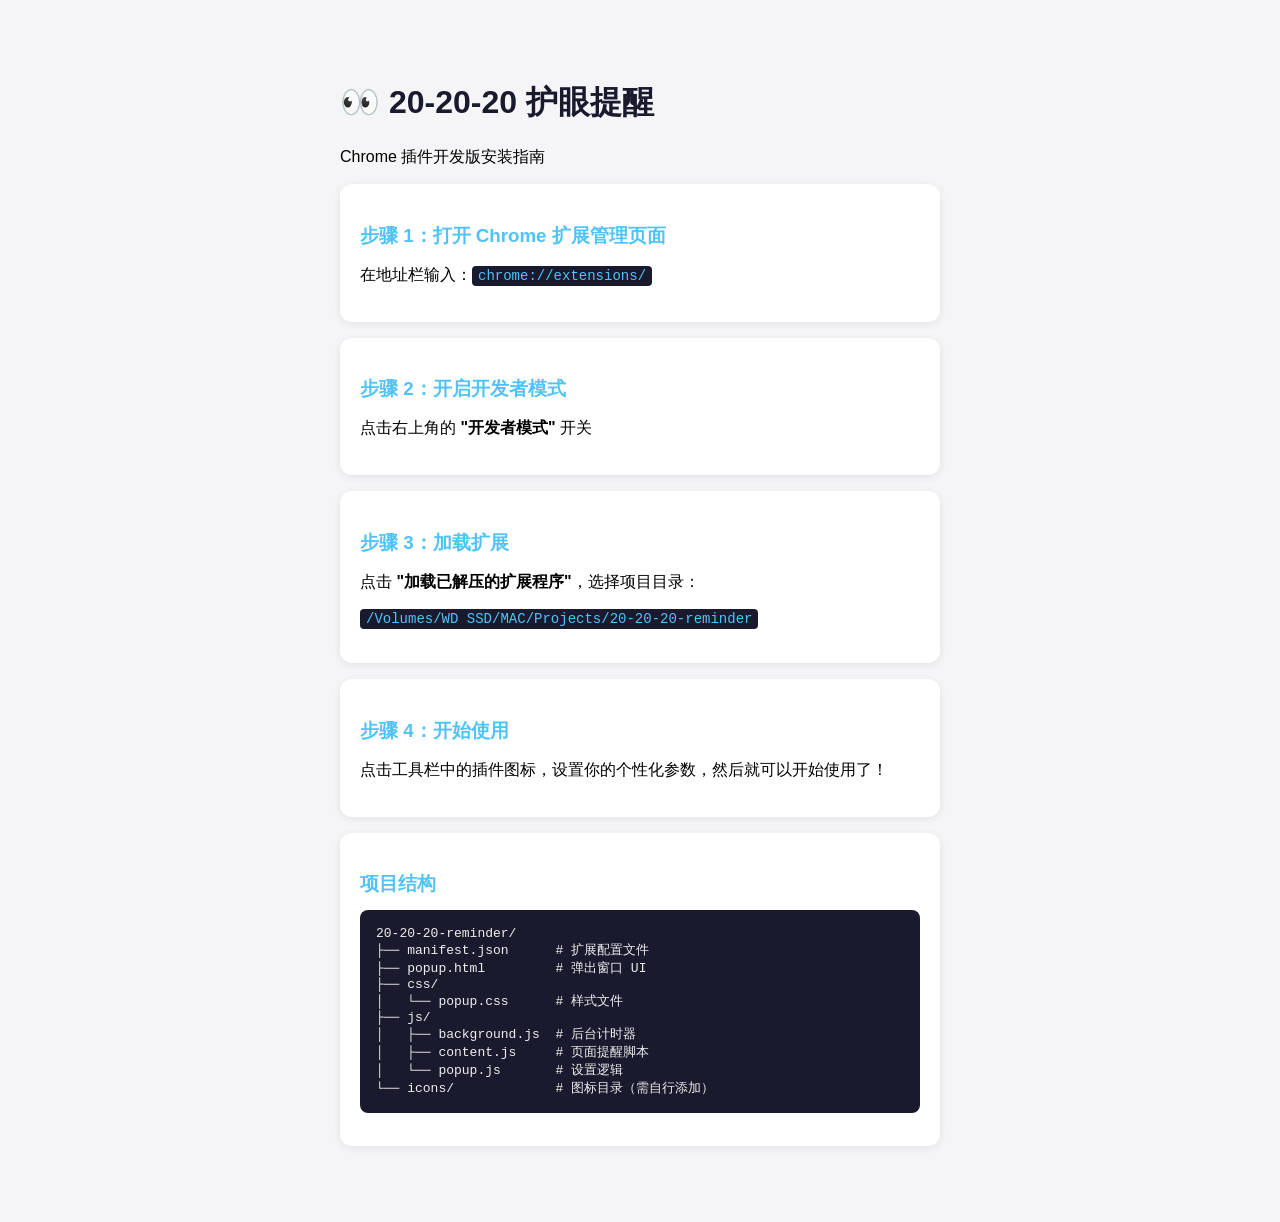
==== extension/index.html @ 9061e192 "Initial commit: 20-20-20 Eye Break" ====
<!DOCTYPE html>
<html>
<head>
  <meta charset="UTF-8">
  <title>20-20-20 Eye Break - 安装说明</title>
  <style>
    body {
      font-family: -apple-system, BlinkMacSystemFont, 'Segoe UI', Roboto, sans-serif;
      max-width: 600px;
      margin: 40px auto;
      padding: 20px;
      background: #f5f5f7;
    }
    h1 { color: #1a1a2e; }
    .step {
      background: white;
      padding: 20px;
      margin: 16px 0;
      border-radius: 12px;
      box-shadow: 0 2px 8px rgba(0,0,0,0.08);
    }
    .step h3 { color: #4fc3f7; margin-bottom: 8px; }
    code {
      background: #1a1a2e;
      color: #4fc3f7;
      padding: 2px 6px;
      border-radius: 4px;
      font-size: 14px;
    }
  </style>
</head>
<body>
  <h1>👀 20-20-20 护眼提醒</h1>
  <p>Chrome 插件开发版安装指南</p>

  <div class="step">
    <h3>步骤 1：打开 Chrome 扩展管理页面</h3>
    <p>在地址栏输入：<code>chrome://extensions/</code></p>
  </div>

  <div class="step">
    <h3>步骤 2：开启开发者模式</h3>
    <p>点击右上角的 <strong>"开发者模式"</strong> 开关</p>
  </div>

  <div class="step">
    <h3>步骤 3：加载扩展</h3>
    <p>点击 <strong>"加载已解压的扩展程序"</strong>，选择项目目录：</p>
    <p><code>/Volumes/WD SSD/MAC/Projects/20-20-20-reminder</code></p>
  </div>

  <div class="step">
    <h3>步骤 4：开始使用</h3>
    <p>点击工具栏中的插件图标，设置你的个性化参数，然后就可以开始使用了！</p>
  </div>

  <div class="step">
    <h3>项目结构</h3>
    <pre style="background: #1a1a2e; color: #eee; padding: 16px; border-radius: 8px; overflow-x: auto;">
20-20-20-reminder/
├── manifest.json      # 扩展配置文件
├── popup.html         # 弹出窗口 UI
├── css/
│   └── popup.css      # 样式文件
├── js/
│   ├── background.js  # 后台计时器
│   ├── content.js     # 页面提醒脚本
│   └── popup.js       # 设置逻辑
└── icons/             # 图标目录（需自行添加）
</pre>
  </div>
</body>
</html>
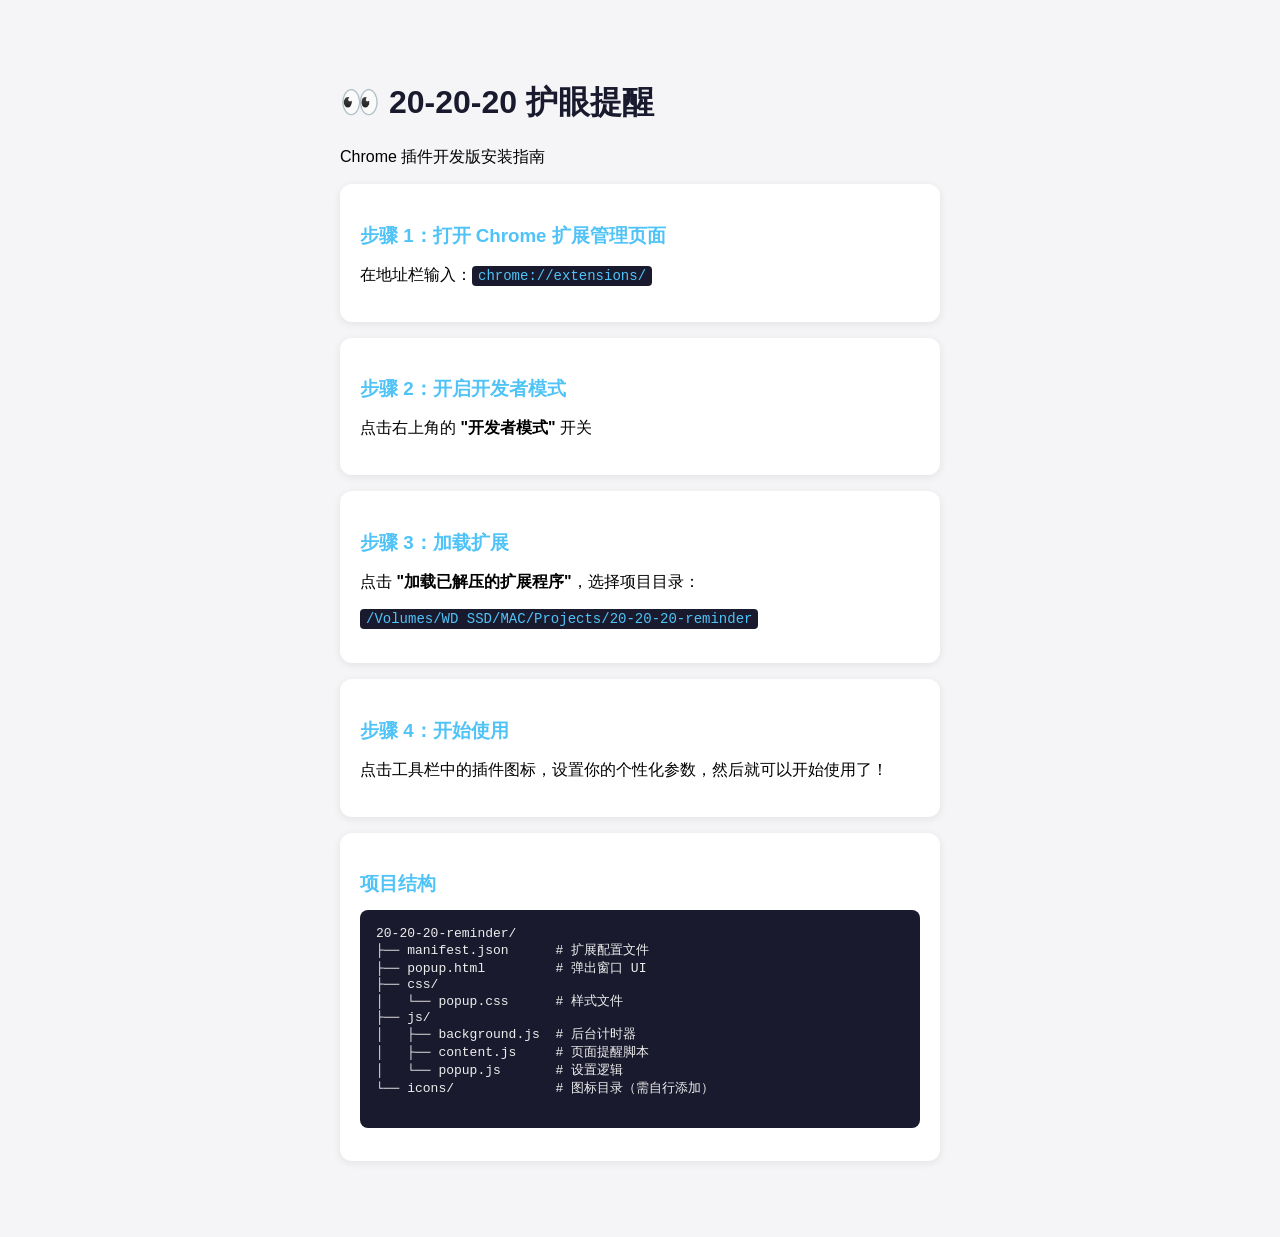
==== commit eae8f11a: "fix: 移除 index.html 中导致 CSP 报错的 gtag.js - 移除 googletagmanager.com 外部脚本加载 - 移除内联 gtag 脚本块 - GA 追踪改为 ba" ====
--- a/extension/index.html
+++ b/extension/index.html
@@ -67,7 +67,7 @@
 │   ├── content.js     # 页面提醒脚本
 │   └── popup.js       # 设置逻辑
 └── icons/             # 图标目录（需自行添加）
-</pre>
+    </pre>
   </div>
 </body>
 </html>
